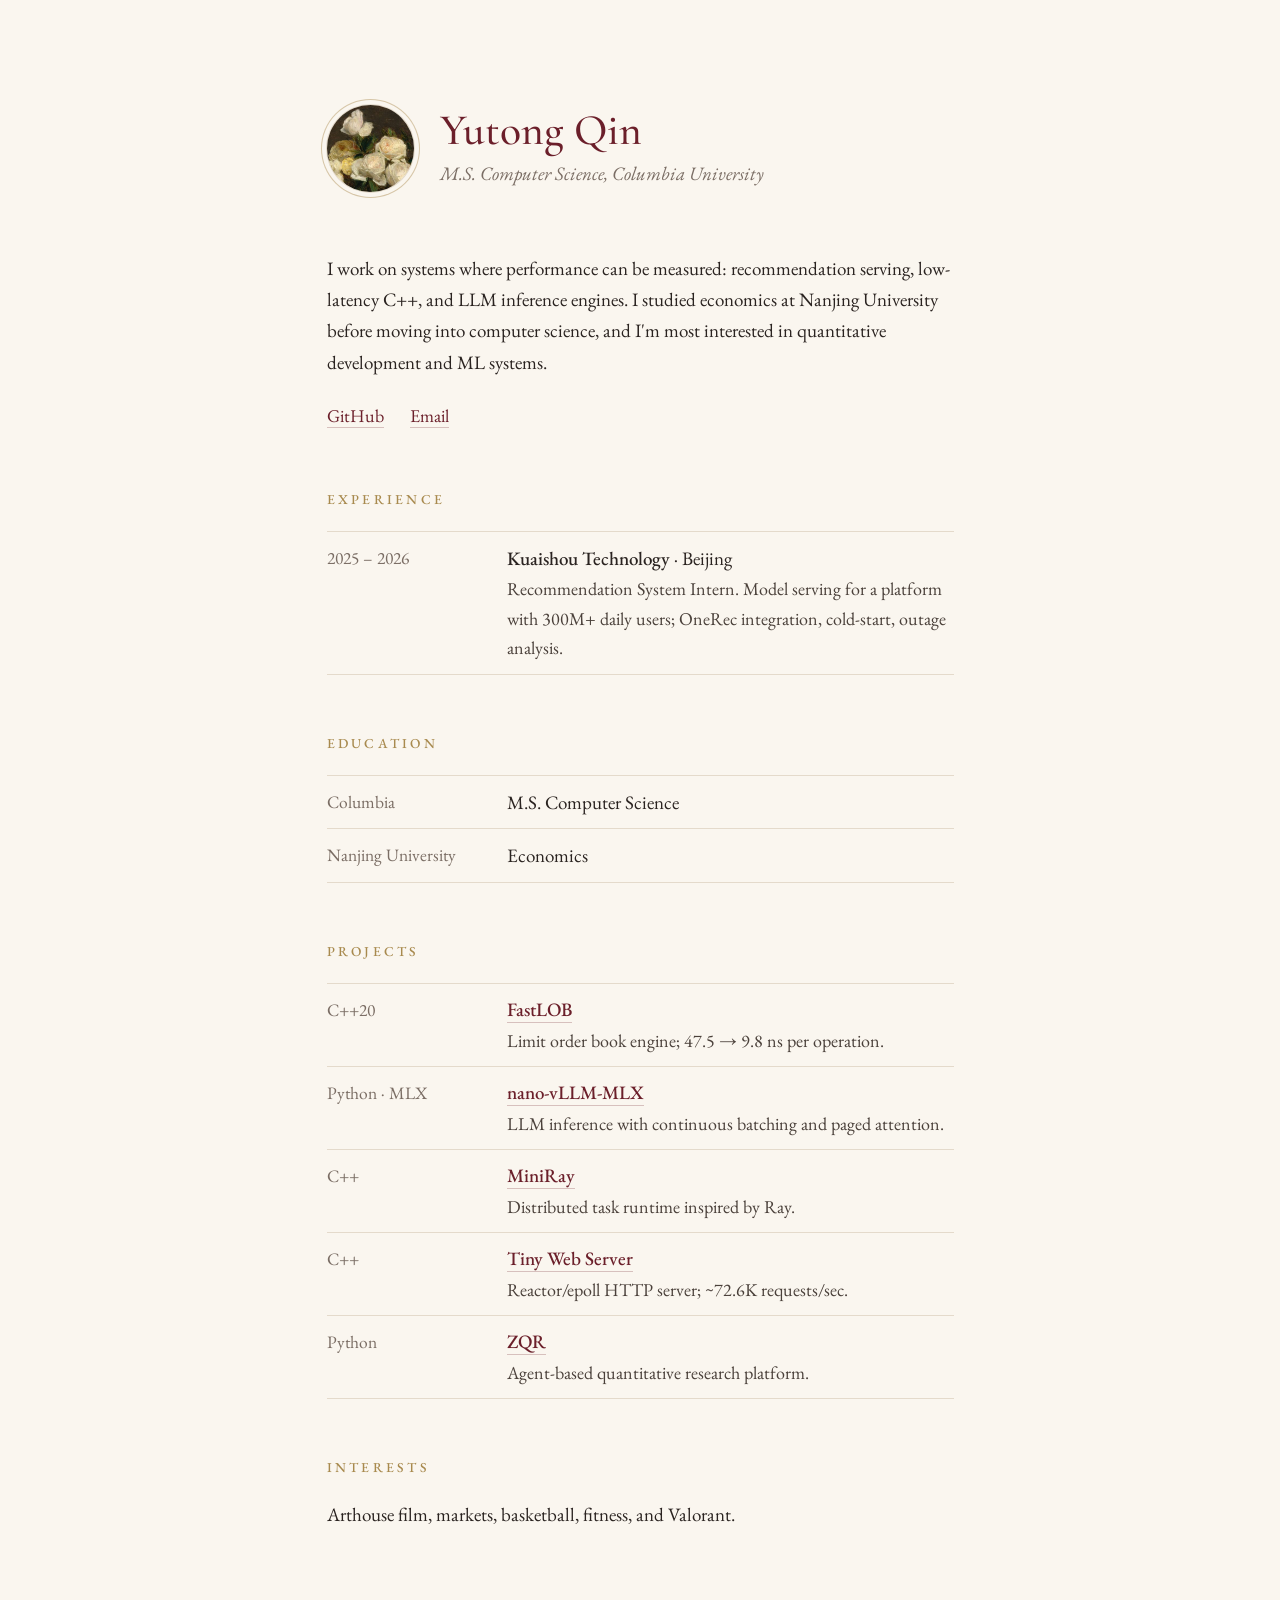
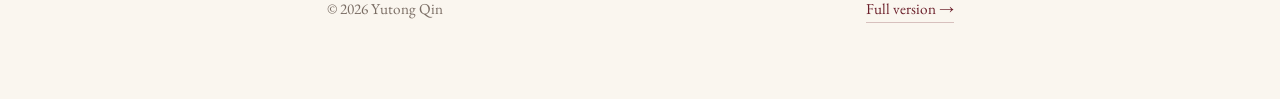
==== simple/index.html @ 8841f8b4 "Add concise single-page version at /simple/ Co-Authored-By: Claude Opus 5.5 <noreply@anthropic.com> " ====
<!DOCTYPE html>
<html lang="en">
<head>
  <meta charset="utf-8">
  <meta name="viewport" content="width=device-width, initial-scale=1">
  <title>Yutong Qin</title>
  <meta name="description" content="Yutong Qin — M.S. Computer Science, Columbia University.">
  <link rel="preconnect" href="https://fonts.googleapis.com">
  <link rel="preconnect" href="https://fonts.gstatic.com" crossorigin>
  <link href="https://fonts.googleapis.com/css2?family=Cormorant+Garamond:ital,wght@0,500;1,400&family=EB+Garamond:ital,wght@0,400;0,500;1,400&display=swap" rel="stylesheet">
  <style>
    :root { --ink:#2a2320; --muted:#7a6d64; --claret:#6b1f2a; --gold:#a88a4e; --hair:#e4dacb; --bg:#faf6ef; }
    * { box-sizing:border-box; margin:0; padding:0; }
    html { font-size:19px; }
    body {
      background:var(--bg); color:var(--ink);
      font-family:"EB Garamond", Garamond, "Times New Roman", serif;
      line-height:1.65; font-variant-numeric:lining-nums;
      -webkit-font-smoothing:antialiased;
    }
    main { max-width:36rem; margin:0 auto; padding:5.5rem 1.5rem 4rem; }
    a { color:var(--claret); text-decoration:none; border-bottom:1px solid rgba(107,31,42,.25); }
    a:hover { border-bottom-color:var(--claret); }

    header { display:flex; align-items:center; gap:1.4rem; margin-bottom:3.2rem; }
    header img { width:4.6rem; height:4.6rem; border-radius:50%; object-fit:cover; flex:none;
                 box-shadow:0 0 0 1px var(--hair), 0 0 0 5px var(--bg), 0 0 0 6px rgba(168,138,78,.45); }
    h1 { font-family:"Cormorant Garamond", serif; font-weight:500; font-size:2.3rem; line-height:1.1; color:var(--claret); }
    .sub { color:var(--muted); font-style:italic; margin-top:.15rem; }

    p + p { margin-top:.9rem; }
    .links { margin-top:1.2rem; font-size:.95rem; }
    .links a + a { margin-left:1.2rem; }

    h2 {
      font-size:.72rem; font-weight:500; letter-spacing:.24em; text-transform:uppercase;
      color:var(--gold); margin:3rem 0 1.1rem;
    }

    ul { list-style:none; }
    li { display:grid; grid-template-columns:8.5rem 1fr; gap:1rem; padding:.55rem 0; border-top:1px solid var(--hair); }
    li:last-child { border-bottom:1px solid var(--hair); }
    .k { color:var(--muted); font-size:.92rem; padding-top:.08rem; }
    .t { font-weight:500; }
    .d { display:block; color:#4a403a; font-size:.95rem; }

    footer { margin-top:3.5rem; font-size:.8rem; color:var(--muted); display:flex; justify-content:space-between; gap:1rem; flex-wrap:wrap; }

    @media (max-width:560px) {
      html { font-size:17px; }
      main { padding-top:3rem; }
      li { grid-template-columns:1fr; gap:0; }
    }
  </style>
</head>
<body>
  <main>
    <header>
      <img src="roses.jpg" alt="">
      <div>
        <h1>Yutong Qin</h1>
        <p class="sub">M.S. Computer Science, Columbia University</p>
      </div>
    </header>

    <p>
      I work on systems where performance can be measured: recommendation serving,
      low-latency C++, and LLM inference engines. I studied economics at Nanjing University
      before moving into computer science, and I'm most interested in quantitative
      development and ML systems.
    </p>
    <p class="links">
      <a href="https://github.com/leoq77777">GitHub</a>
      <a href="mailto:leoqin77777@gmail.com">Email</a>
    </p>

    <h2>Experience</h2>
    <ul>
      <li><span class="k">2025 – 2026</span>
        <span><span class="t">Kuaishou Technology</span> · Beijing
        <span class="d">Recommendation System Intern. Model serving for a platform with 300M+ daily users; OneRec integration, cold-start, outage analysis.</span></span></li>
    </ul>

    <h2>Education</h2>
    <ul>
      <li><span class="k">Columbia</span><span>M.S. Computer Science</span></li>
      <li><span class="k">Nanjing University</span><span>Economics</span></li>
    </ul>

    <h2>Projects</h2>
    <ul>
      <li><span class="k">C++20</span>
        <span><a class="t" href="https://github.com/leoq77777?tab=repositories&amp;q=FastLOB">FastLOB</a>
        <span class="d">Limit order book engine; 47.5 → 9.8 ns per operation.</span></span></li>
      <li><span class="k">Python · MLX</span>
        <span><a class="t" href="https://github.com/leoq77777?tab=repositories&amp;q=nano-vllm">nano-vLLM-MLX</a>
        <span class="d">LLM inference with continuous batching and paged attention.</span></span></li>
      <li><span class="k">C++</span>
        <span><a class="t" href="https://github.com/leoq77777?tab=repositories&amp;q=miniRay">MiniRay</a>
        <span class="d">Distributed task runtime inspired by Ray.</span></span></li>
      <li><span class="k">C++</span>
        <span><a class="t" href="https://github.com/leoq77777?tab=repositories&amp;q=server">Tiny Web Server</a>
        <span class="d">Reactor/epoll HTTP server; ~72.6K requests/sec.</span></span></li>
      <li><span class="k">Python</span>
        <span><a class="t" href="https://github.com/leoq77777?tab=repositories&amp;q=ZQR">ZQR</a>
        <span class="d">Agent-based quantitative research platform.</span></span></li>
    </ul>

    <h2>Interests</h2>
    <p>Arthouse film, markets, basketball, fitness, and Valorant.</p>

    <footer>
      <span>© 2026 Yutong Qin</span>
      <a href="../">Full version →</a>
    </footer>
  </main>
</body>
</html>
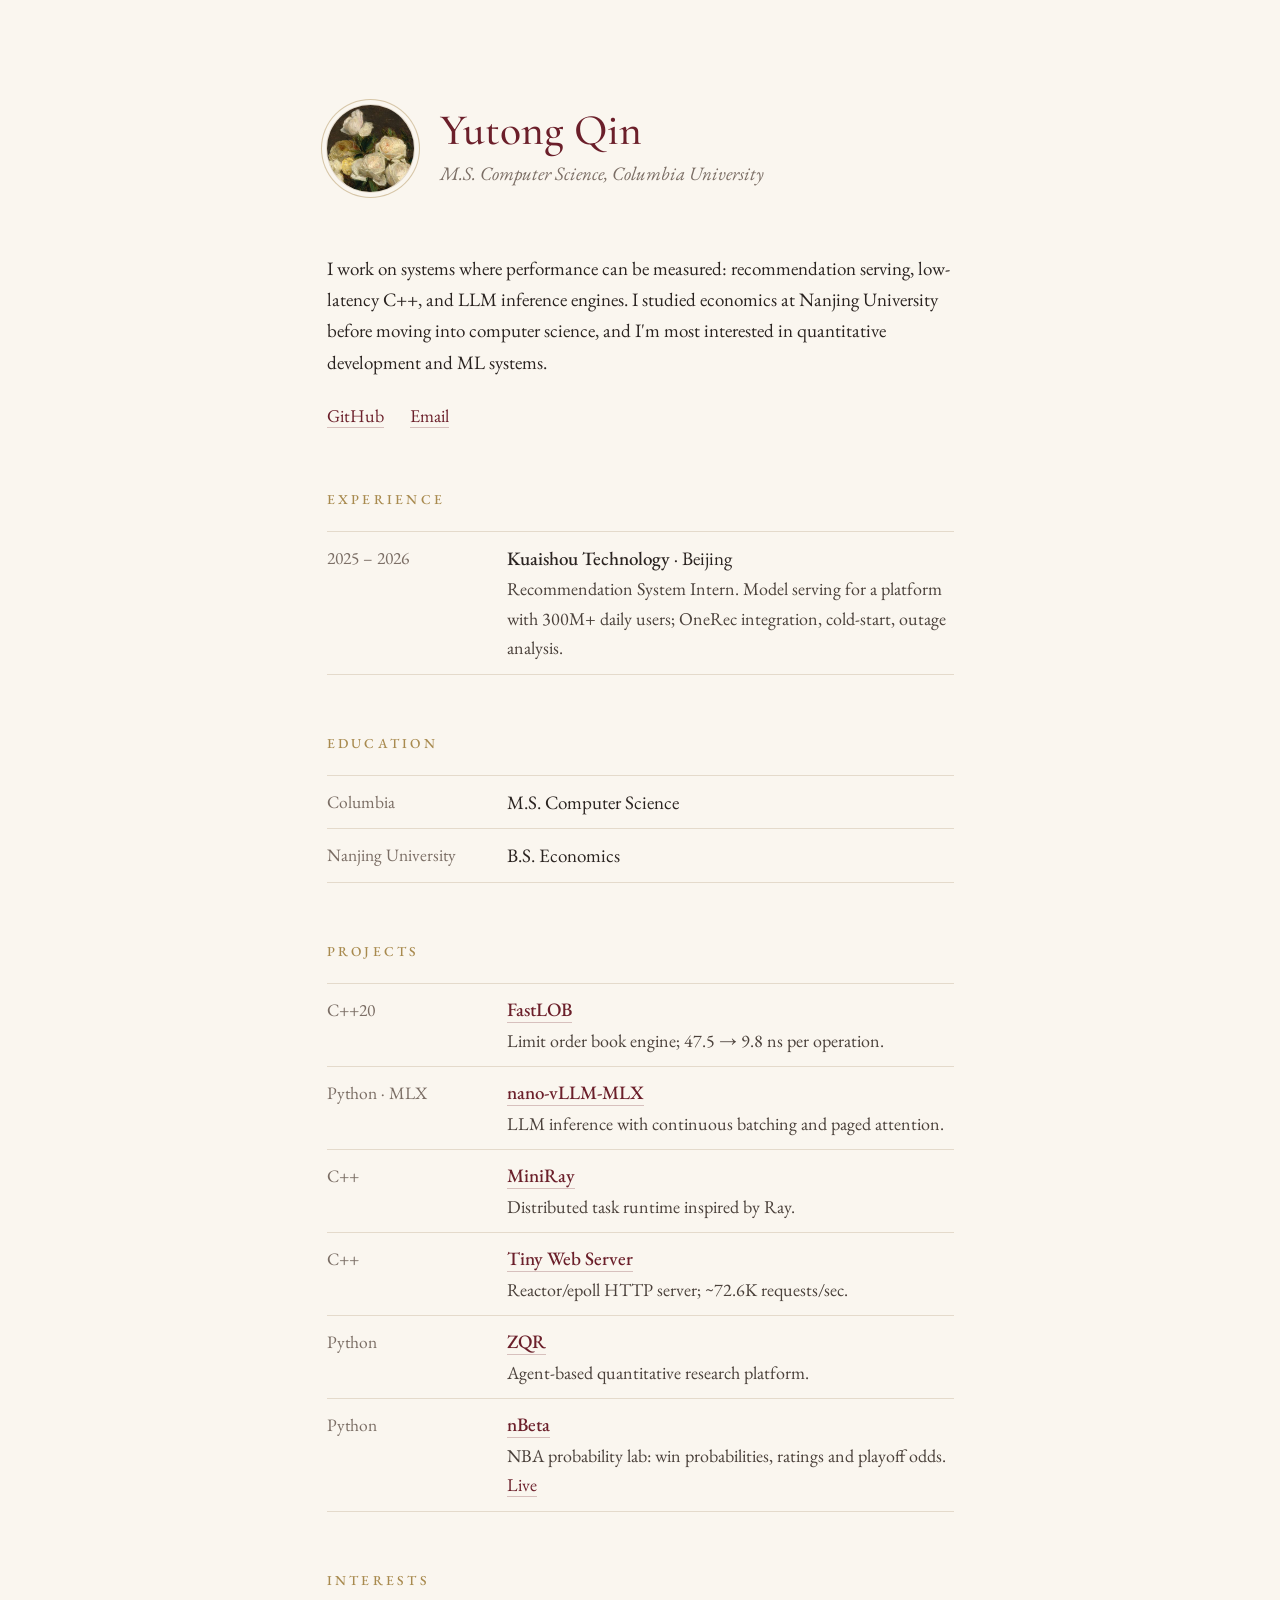
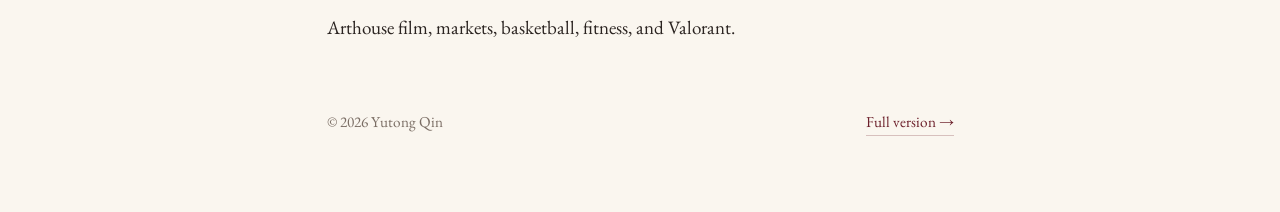
==== commit 10494dea: "Add nBeta to both versions; B.S. Economics Co-Authored-By: Claude Opus 5.5 <noreply@anthropic.com> C" ====
--- a/simple/index.html
+++ b/simple/index.html
@@ -84,7 +84,7 @@
     <h2>Education</h2>
     <ul>
       <li><span class="k">Columbia</span><span>M.S. Computer Science</span></li>
-      <li><span class="k">Nanjing University</span><span>Economics</span></li>
+      <li><span class="k">Nanjing University</span><span>B.S. Economics</span></li>
     </ul>
 
     <h2>Projects</h2>
@@ -104,6 +104,9 @@
       <li><span class="k">Python</span>
         <span><a class="t" href="https://github.com/leoq77777?tab=repositories&amp;q=ZQR">ZQR</a>
         <span class="d">Agent-based quantitative research platform.</span></span></li>
+      <li><span class="k">Python</span>
+        <span><a class="t" href="https://github.com/leoq77777/nbeta">nBeta</a>
+        <span class="d">NBA probability lab: win probabilities, ratings and playoff odds. <a href="https://leoq77777.github.io/nBeta/">Live</a></span></span></li>
     </ul>
 
     <h2>Interests</h2>
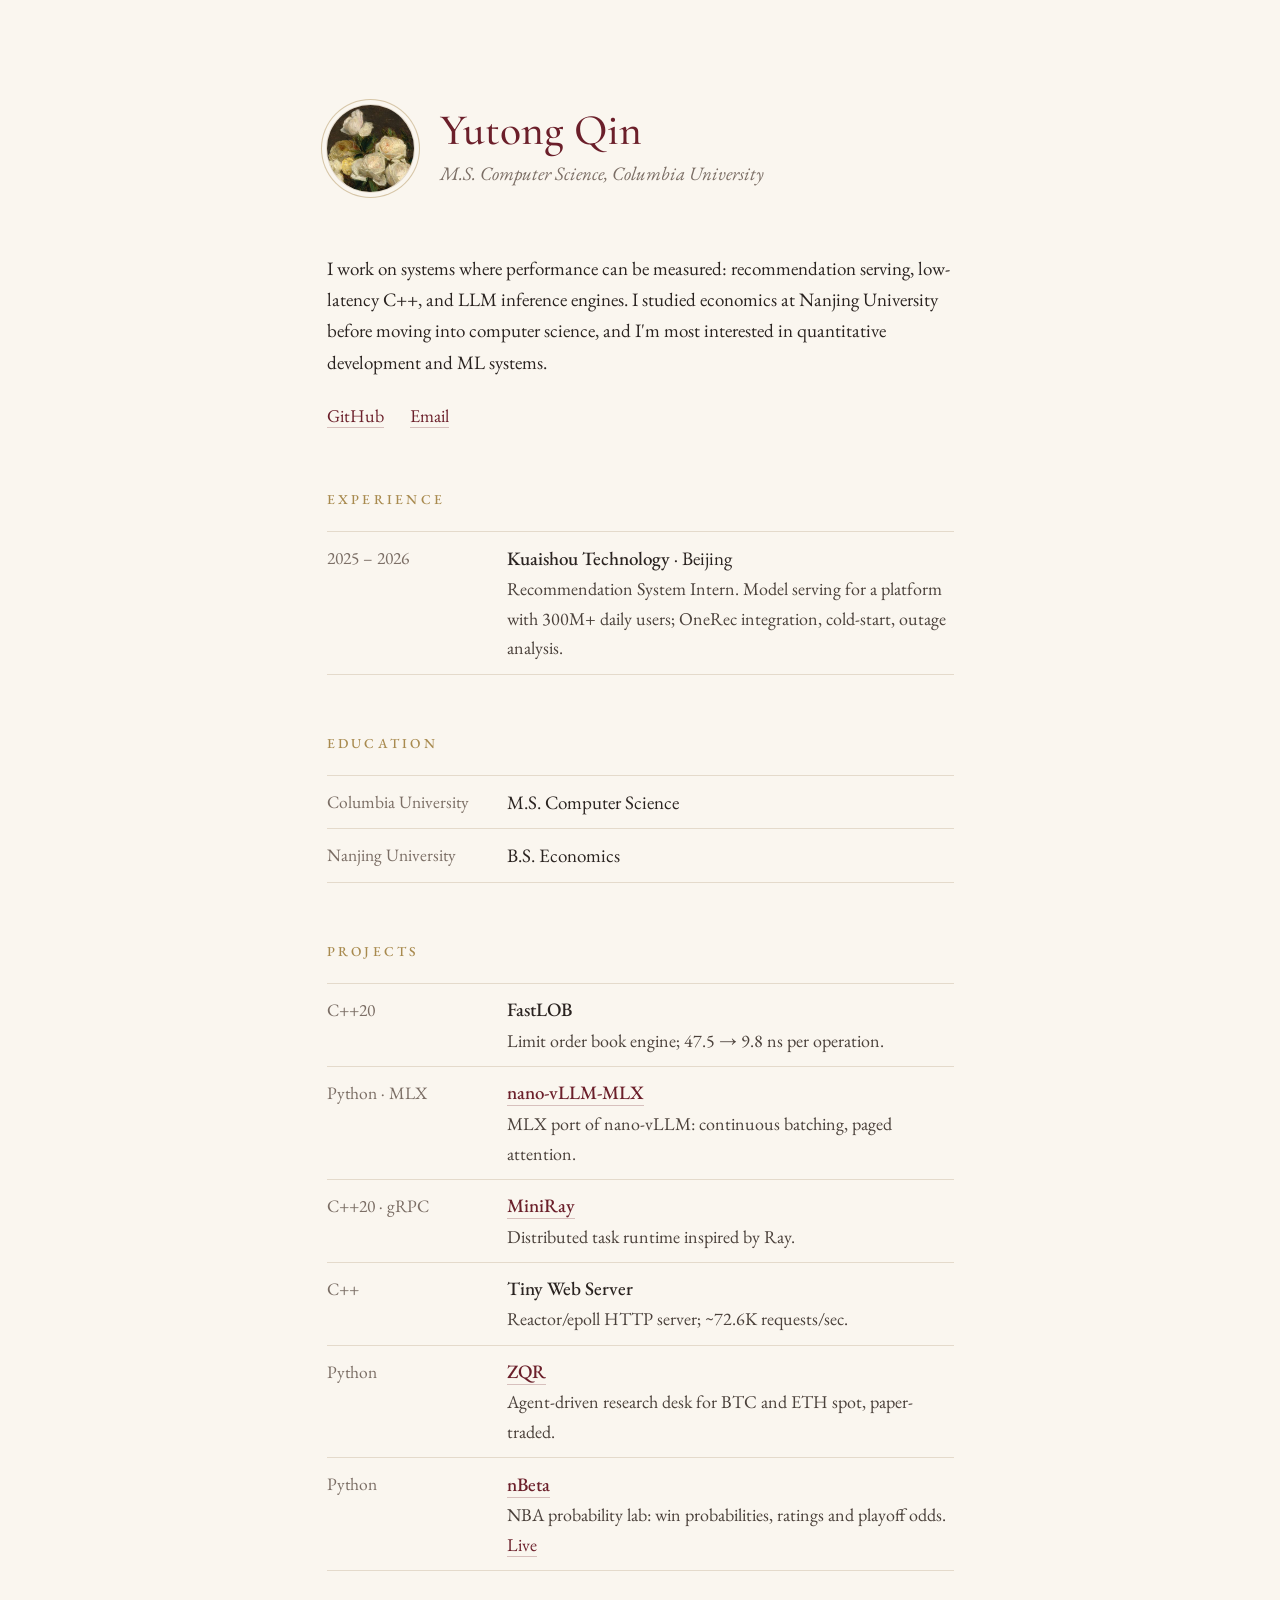
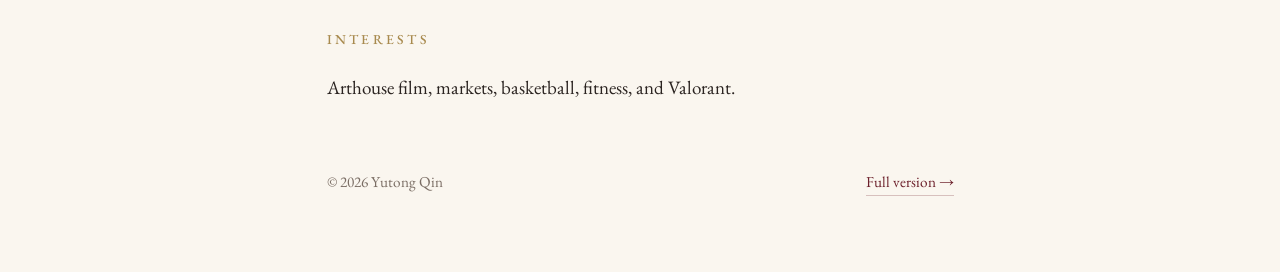
==== commit b5aaff5e: "Fix content: real repo links, accurate project descriptions, drop unverified metrics Co-Authored-By:" ====
--- a/simple/index.html
+++ b/simple/index.html
@@ -83,27 +83,27 @@
 
     <h2>Education</h2>
     <ul>
-      <li><span class="k">Columbia</span><span>M.S. Computer Science</span></li>
+      <li><span class="k">Columbia University</span><span>M.S. Computer Science</span></li>
       <li><span class="k">Nanjing University</span><span>B.S. Economics</span></li>
     </ul>
 
     <h2>Projects</h2>
     <ul>
       <li><span class="k">C++20</span>
-        <span><a class="t" href="https://github.com/leoq77777?tab=repositories&amp;q=FastLOB">FastLOB</a>
+        <span><span class="t">FastLOB</span>
         <span class="d">Limit order book engine; 47.5 → 9.8 ns per operation.</span></span></li>
       <li><span class="k">Python · MLX</span>
-        <span><a class="t" href="https://github.com/leoq77777?tab=repositories&amp;q=nano-vllm">nano-vLLM-MLX</a>
-        <span class="d">LLM inference with continuous batching and paged attention.</span></span></li>
-      <li><span class="k">C++</span>
-        <span><a class="t" href="https://github.com/leoq77777?tab=repositories&amp;q=miniRay">MiniRay</a>
+        <span><a class="t" href="https://github.com/leoq77777/nano-vllm-mlx">nano-vLLM-MLX</a>
+        <span class="d">MLX port of nano-vLLM: continuous batching, paged attention.</span></span></li>
+      <li><span class="k">C++20 · gRPC</span>
+        <span><a class="t" href="https://github.com/leoq77777/miniRay">MiniRay</a>
         <span class="d">Distributed task runtime inspired by Ray.</span></span></li>
       <li><span class="k">C++</span>
-        <span><a class="t" href="https://github.com/leoq77777?tab=repositories&amp;q=server">Tiny Web Server</a>
+        <span><span class="t">Tiny Web Server</span>
         <span class="d">Reactor/epoll HTTP server; ~72.6K requests/sec.</span></span></li>
       <li><span class="k">Python</span>
-        <span><a class="t" href="https://github.com/leoq77777?tab=repositories&amp;q=ZQR">ZQR</a>
-        <span class="d">Agent-based quantitative research platform.</span></span></li>
+        <span><a class="t" href="https://github.com/leoq77777/ZQR">ZQR</a>
+        <span class="d">Agent-driven research desk for BTC and ETH spot, paper-traded.</span></span></li>
       <li><span class="k">Python</span>
         <span><a class="t" href="https://github.com/leoq77777/nbeta">nBeta</a>
         <span class="d">NBA probability lab: win probabilities, ratings and playoff odds. <a href="https://leoq77777.github.io/nBeta/">Live</a></span></span></li>
